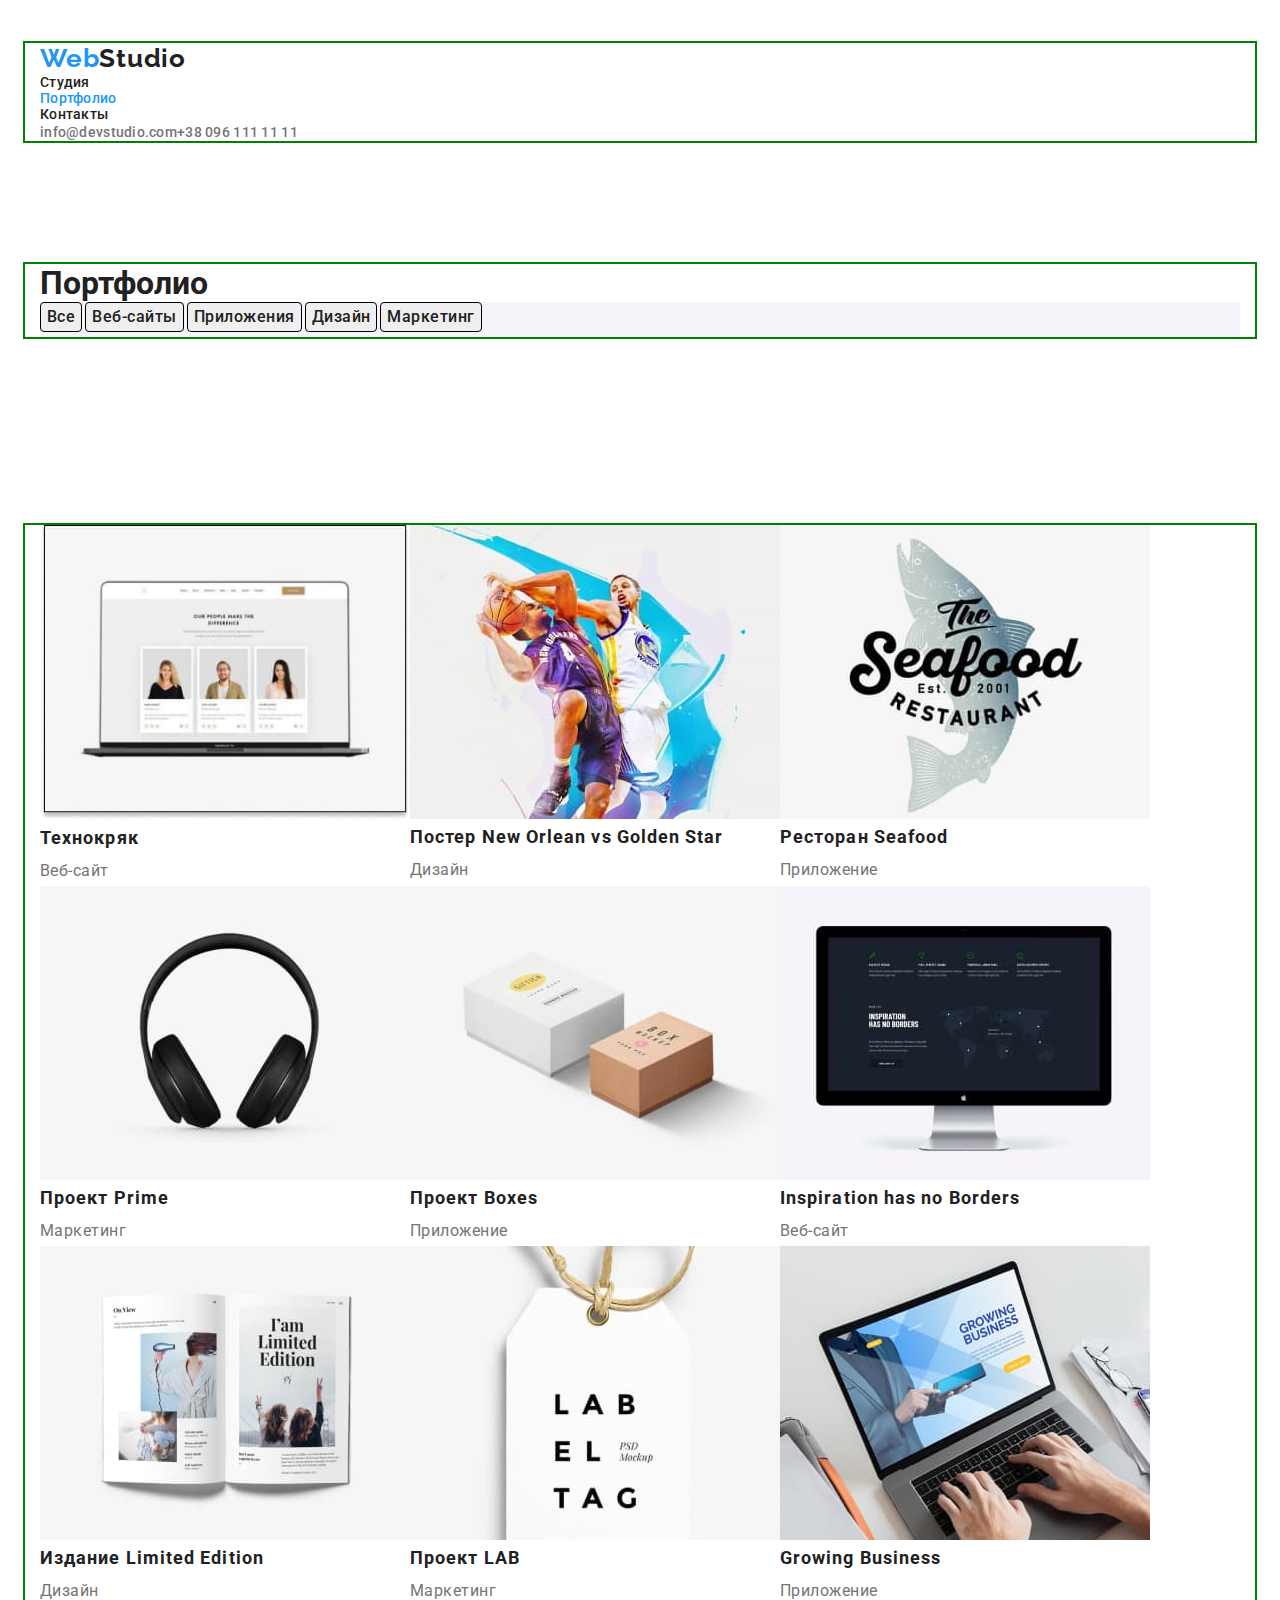
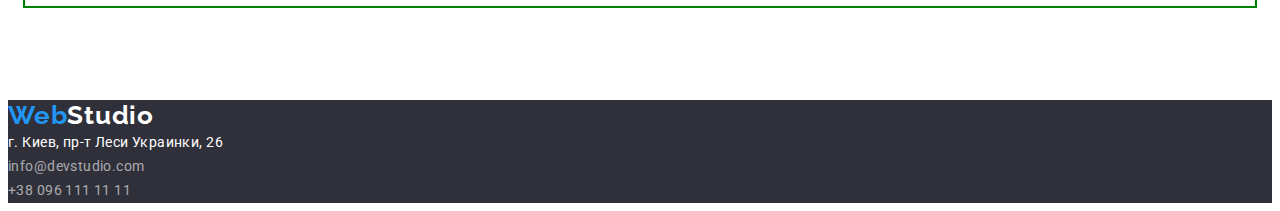
==== portfolio.html @ 549e42a1 "last" ====
<!DOCTYPE html>
<html lang="en">
<head>
    <meta charset="UTF-8">
    <meta http-equiv="X-UA-Compatible" content="IE=edge">
    <meta name="viewport" content="width=device-width, initial-scale=1.0">
    <title>Портфолио</title>
    <link rel="preconnect" href="https://fonts.googleapis.com">
<link rel="preconnect" href="https://fonts.gstatic.com" crossorigin>
<link href="https://fonts.googleapis.com/css2?family=Raleway:wght@400;700&family=Roboto:wght@400;500;700;900&display=swap" rel="stylesheet">
    <link href="./css/style.css" rel="stylesheet" />
</head>


<!-- Шапка: логотип, меню, контакты -->
<header class="header">
    <div class="container">
        <a class="header-logo" href="./index.html">Web<span class="header-logo-color">Studio</span></a>
        <nav class="header-nav">
            <ul class="nav-list">
                <li><a class="nav-btn" href="./index.html">Студия</a> </li>
                <li><a class="nav-btn current" href="./portfolio.html">Портфолио</a> </li>
                <li><a class="nav-btn" href="">Контакты</a> </li>
            </ul>
        </nav>

        <ul class="contact">
            <li><a class="header-contact" href="mailto:info@devstudio.com">info@devstudio.com</a></li>
            <li><a class="header-contact" href="tel:+380961111111">+38 096 111 11 11</a></li>
        </ul>
    </div>
</header>

<!-- Герой -->
<main> 
    <!-- Секция фильров -->
    <section>
        <div class="container">
    <h1>Портфолио</h1>
        <!-- этим кнопкам дать фон и цвет текста в обычном стостоянии + в состоянии hover/focus  -->
    <ul class="filter-list">
        <li><button class="filter-item" type="button">Все</button></li>  
        <li><button class="filter-item" type="button">Веб-сайты</button></li>      
        <li><button class="filter-item" type="button">Приложения</button></li>      
        <li><button class="filter-item" type="button">Дизайн</button></li>      
        <li><button class="filter-item" type="button">Маркетинг</button></li>   
    </ul>
        </div>
    </section>

    
    <!-- Примеры работ -->
    <section class="samples-section">
        <div class="container">
        <ul class="sample-item">
            <li> 
                <a class="sample-link" href="">
                <img src="./images/sample1.jpg" alt="пример разработки веб сайта" width="370">
                <h2>Технокряк</h2>
                <p>Веб-сайт</p>
                </a>
            </li>
            <li>
                <a class="sample-link" href="">
                <img src="./images/sample2.jpg" alt="Дизайн постера" width="370">
                <h2>Постер New Orlean vs Golden Star</h2>
                <p>Дизайн</p>
                </a>
            </li>
            <li>
                <a class="sample-link" href="">
                <img src="./images/sample3.jpg" alt="Дизайн приложения для ресторана морской кухни" width="370">
                <h2>Ресторан Seafood</h2>
                <p>Приложение</p>
                </a>
            </li>
            <li>
                <a class="sample-link" href="">
                <img src="./images/sample4.jpg" alt="Дизайн маркетингового оформления" width="370">
                <h2>Проект Prime</h2>
                <p>Маркетинг</p>
                </a>
            </li>
            <li>
                <a class="sample-link" href="">
                <img src="./images/sample5.jpg" alt="Дизайн упаковки" width="370">
                <h2>Проект Boxes</h2>
                <p>Приложение</p>
                </a>
            </li>
            <li>
                <a class="sample-link" href="">
                <img src="./images/sample6.jpg" alt="Дизайн веб сайта" width="370">
                <h2>Inspiration has no Borders</h2>
                <p>Веб-сайт</p>
                </a>
            </li>
            <li>
                <a class="sample-link" href="">
                <img src="./images/sample7.jpg" alt="Дизайн книги" width="370">
                <h2>Издание Limited Edition</h2>
                <p>Дизайн</p>
                </a>
            </li>
            <li>
                <a class="sample-link" href="">
                <img src="./images/sample8.jpg" alt="Дизайн логотпа" width="370">
                <h2>Проект LAB</h2>
                <p>Маркетинг</p>
                </a>
            </li>
            <li>
                <a class="sample-link" href="">
                <img src="./images/sample9.jpg" alt="Дизайн приложения">
                <h2>Growing Business</h2>
                <p>Приложение</p>
                </a>
            </li>
        </ul>
        </div>
    </section>


    
</main>

<!-- Footer -->

<Footer class="footer">
    <a class="footer-logo" href="./index.html">Web<span class="footer-logo-color">Studio</span></a>
    <address class="contact">
        <ul class="footer-item">
            <li>
                <a class="footer-address" href="https://goo.gl/maps/yusCDUmG67zQRd1Q9" target="_blank" rel="noopener noreferrer nofollow">г.
                    Киев, пр-т Леси Украинки, 26</a>
            </li>
            <li>
                <a class="footer-contact" href="mailto:info@devstudio.com">info@devstudio.com</a>
            </li>
            <li>
                <a class="footer-contact" href="tel:+380961111111">+38 096 111 11 11</a>
            </li>
        </ul>
    </address>
</Footer>

</body>
</html>
---- css/style.css ----
:root {
  --accent-bg-color: #2196f3;
  --main-text-color: #212121;
  --accent-text-color: #fff;
  --main-bg-color: #fff;
  --main-logo-color: #2196f3;
}

p,
h1,
h2,
h3,
h4,
h5,
h6 {
  margin: 0;
}

ul {
  margin: 0;
  padding: 0;
  list-style: none;
}

button {
  cursor: pointer;
}

img {
  display: block;
  max-width: 100%;
  height: auto;
}

.container {
  width: 1200px;
  padding-left: 15px;
  padding-right: 15px;
  margin: 0 auto;
  outline: 2px solid green;
}

section {
  padding-top: 94px;
  padding-bottom: 94px;
}

body {
  background-color: #fff;
  color: #212121;
  font-family: "Roboto", sans-serif;
}

/* Шапка: логотип, меню, контакты */

.header {
  padding-top: 35px;
  padding-bottom: 29px;
}

.header-logo {
  font-family: "Raleway";
  font-weight: 700;
  font-style: normal;
  font-size: 26px;
  line-height: 1.19;
  letter-spacing: 0.03em;
  text-decoration: none;
  color: var(--main-logo-color);
}
.header-logo-color {
  color: #212121;
}

.nav-list {
  font-weight: 500;
  font-size: 14px;
  line-height: 1, 14;
  letter-spacing: 0.02em;
  list-style: none;
}
.nav-btn {
  text-decoration: none;
  color: var(--main-text-color);
}

.nav-list .nav-btn.current {
  color: #2196f3;
}

.nav-list :hover,
.nav-list :focus {
  color: #2196f3;
}

.contact {
  list-style: none;
  display: flex;
}

.contact :hover,
.contact :focus {
  color: #2196f3;
}
.header-contact {
  font-weight: 500;
  font-size: 14px;
  line-height: 1.14;
  letter-spacing: 0.02em;
  color: #757575;
  text-decoration: none;
}

/* Герой */

.hero-container {
  background-color: #2f303a;
  text-align: center;
}
.hero-text {
  width: 696px;
  font-weight: 900;
  font-size: 44px;
  line-height: 1.36;
  text-align: center;
  letter-spacing: 0.06em;
  text-transform: uppercase;
  color: #ffffff;
}
.hero-btn {
  background: #2196f3;
  box-shadow: 0px 4px 4px rgba(0, 0, 0, 0.15);
  border-radius: 4px;
}
.hero-btn.text {
  font-weight: 700;
  font-size: 16px;
  line-height: 1.87;
  letter-spacing: 0.06em;
  color: #ffffff;
}

/* Features */

.features {
}
.features li h3 {
  list-style: none;
  text-transform: uppercase;
}

.features-title {
  font-weight: bold;
  font-size: 14px;
  line-height: 16px;
  letter-spacing: 0.03em;
  color: #212121;
}

.features p {
  font-size: 14px;
  line-height: 1.71;
  letter-spacing: 0.03em;
  color: #757575;
}

/* Чем мы занимаемся */
.works-title {
  font-weight: 700;
  font-size: 36px;
  line-height: 1, 16;
  text-align: center;
  letter-spacing: 0.03em;
  color: var(--main-text-color);
}
.works-img {
  list-style: none;
  display: flex;
}

/* Команда */
.team {
  background: #f5f4fa;
  text-align: center;
}
.team-title {
  font-family: Roboto;
  font-style: normal;
  font-weight: 700;
  font-size: 36px;
  line-height: 1.16;
  text-align: center;
  letter-spacing: 0.03em;
  color: var(--main-text-color);
}
.team-person {
  list-style: none;
  display: flex;
}

.team-person h3 {
  font-family: inherit;
  font-weight: 500;
  font-size: 16px;
  line-height: 1.18;
  text-align: center;
  letter-spacing: 0.03em;
  color: var(--main-text-color);
}

.team-person p {
  font-size: 16px;
  line-height: 1.18;
  text-align: center;
  letter-spacing: 0.03em;
  color: #757575;
}

/* Секция фильров */
.filter-list {
  background: #f5f4fa;
  border-radius: 4px;
  list-style: none;
  display: flex;
}

.filter-item {
  font-family: inherit;
  font-weight: 500;
  font-size: 16px;
  line-height: 1.62;
  text-align: center;
  letter-spacing: 0.03em;
  color: var(--main-text-color);
  cursor: pointer;
  border: 1px solid black;
  border-radius: 4px;
  margin-right: 3px;
  margin-bottom: 5px;
}

.filter-list :hover {
  background-color: var(--accent-bg-color);
  color: var(--accent-text-color);
}
.filter-list :focus {
  background-color: var(--accent-bg-color);
  color: var(--accent-text-color);
}

/* Примеры работ */

.samples-section li h2 {
  font-weight: 700;
  font-size: 18px;
  line-height: 2;
  letter-spacing: 0.06em;
  text-align: left;
  color: #212121;
}
.samples-section li p {
  font-size: 16px;
  line-height: 1.87;
  letter-spacing: 0.03em;
  color: #757575;
  text-align: left;
}
.sample-item {
  list-style: none;
  display: flex;
  flex-wrap: wrap;
}

.sample-link {
  text-decoration: none;
}

/* Footer */
.footer {
  background-color: #2f303a;
}

.footer-logo {
  font-family: "Raleway";
  font-weight: 700;
  font-size: 26px;
  line-height: 1.19;
  letter-spacing: 0.03em;
  color: var(--main-logo-color);
  text-decoration: none;
}
.footer-logo-color {
  color: #fff;
}

.footer-address {
  font-style: normal;
  font-weight: normal;
  font-size: 14px;
  line-height: 1.71;
  letter-spacing: 0.03em;
  color: #ffffff;
  text-decoration: none;
}

.footer-contact {
  font-style: normal;
  font-size: 14px;
  line-height: 1.71;
  letter-spacing: 0.03em;
  color: rgba(255, 255, 255, 0.6);
  text-decoration: none;
}
.footer-item {
  list-style: none;
}
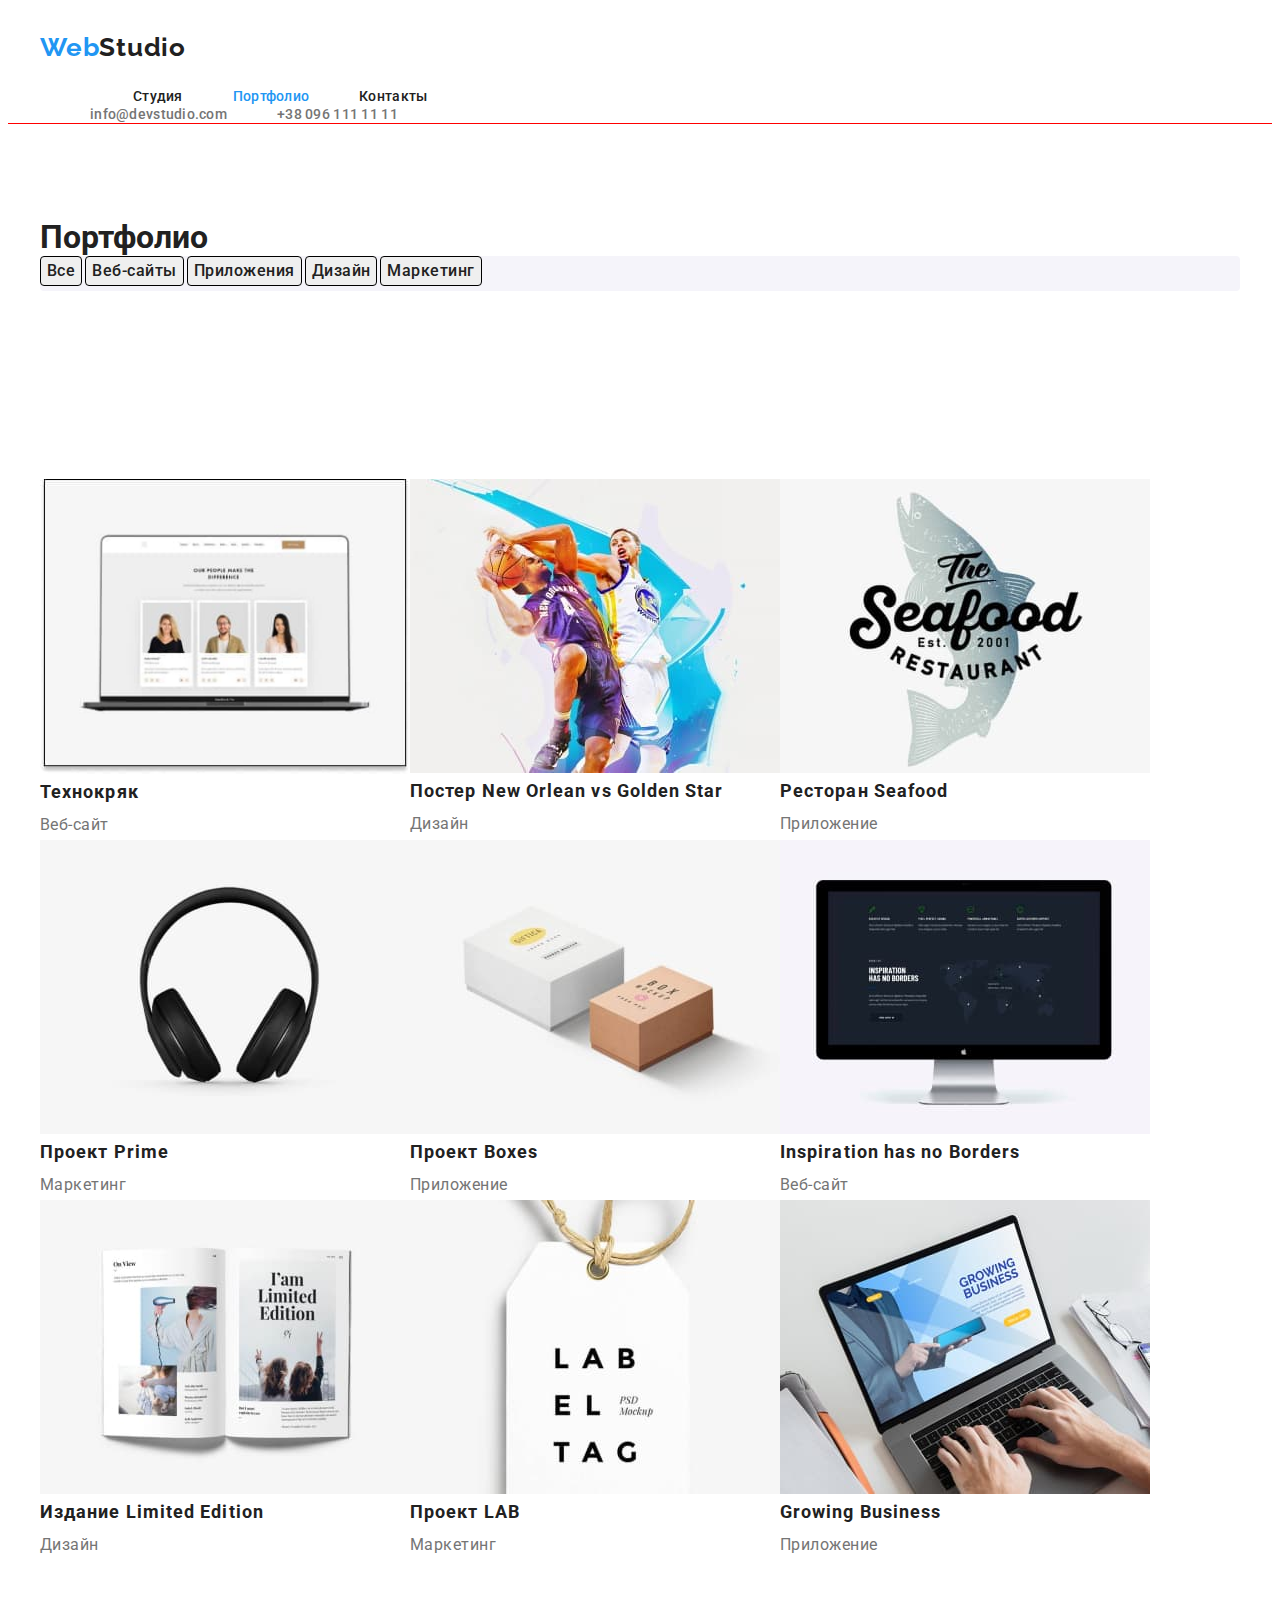
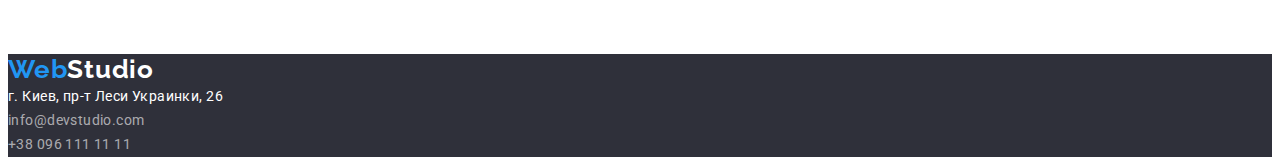
==== commit 574c113e: "ДЗ-3 - в работе" ====
--- a/portfolio.html
+++ b/portfolio.html
@@ -1,13 +1,16 @@
 <!DOCTYPE html>
 <html lang="en">
+
 <head>
     <meta charset="UTF-8">
     <meta http-equiv="X-UA-Compatible" content="IE=edge">
     <meta name="viewport" content="width=device-width, initial-scale=1.0">
     <title>Портфолио</title>
     <link rel="preconnect" href="https://fonts.googleapis.com">
-<link rel="preconnect" href="https://fonts.gstatic.com" crossorigin>
-<link href="https://fonts.googleapis.com/css2?family=Raleway:wght@400;700&family=Roboto:wght@400;500;700;900&display=swap" rel="stylesheet">
+    <link rel="preconnect" href="https://fonts.gstatic.com" crossorigin>
+    <link
+        href="https://fonts.googleapis.com/css2?family=Raleway:wght@400;700&family=Roboto:wght@400;500;700;900&display=swap"
+        rel="stylesheet">
     <link href="./css/style.css" rel="stylesheet" />
 </head>
 
@@ -32,96 +35,96 @@
 </header>
 
 <!-- Герой -->
-<main> 
+<main>
     <!-- Секция фильров -->
     <section>
         <div class="container">
-    <h1>Портфолио</h1>
-        <!-- этим кнопкам дать фон и цвет текста в обычном стостоянии + в состоянии hover/focus  -->
-    <ul class="filter-list">
-        <li><button class="filter-item" type="button">Все</button></li>  
-        <li><button class="filter-item" type="button">Веб-сайты</button></li>      
-        <li><button class="filter-item" type="button">Приложения</button></li>      
-        <li><button class="filter-item" type="button">Дизайн</button></li>      
-        <li><button class="filter-item" type="button">Маркетинг</button></li>   
-    </ul>
-        </div>
-    </section>
-
-    
-    <!-- Примеры работ -->
-    <section class="samples-section">
-        <div class="container">
-        <ul class="sample-item">
-            <li> 
-                <a class="sample-link" href="">
-                <img src="./images/sample1.jpg" alt="пример разработки веб сайта" width="370">
-                <h2>Технокряк</h2>
-                <p>Веб-сайт</p>
-                </a>
-            </li>
-            <li>
-                <a class="sample-link" href="">
-                <img src="./images/sample2.jpg" alt="Дизайн постера" width="370">
-                <h2>Постер New Orlean vs Golden Star</h2>
-                <p>Дизайн</p>
-                </a>
-            </li>
-            <li>
-                <a class="sample-link" href="">
-                <img src="./images/sample3.jpg" alt="Дизайн приложения для ресторана морской кухни" width="370">
-                <h2>Ресторан Seafood</h2>
-                <p>Приложение</p>
-                </a>
-            </li>
-            <li>
-                <a class="sample-link" href="">
-                <img src="./images/sample4.jpg" alt="Дизайн маркетингового оформления" width="370">
-                <h2>Проект Prime</h2>
-                <p>Маркетинг</p>
-                </a>
-            </li>
-            <li>
-                <a class="sample-link" href="">
-                <img src="./images/sample5.jpg" alt="Дизайн упаковки" width="370">
-                <h2>Проект Boxes</h2>
-                <p>Приложение</p>
-                </a>
-            </li>
-            <li>
-                <a class="sample-link" href="">
-                <img src="./images/sample6.jpg" alt="Дизайн веб сайта" width="370">
-                <h2>Inspiration has no Borders</h2>
-                <p>Веб-сайт</p>
-                </a>
-            </li>
-            <li>
-                <a class="sample-link" href="">
-                <img src="./images/sample7.jpg" alt="Дизайн книги" width="370">
-                <h2>Издание Limited Edition</h2>
-                <p>Дизайн</p>
-                </a>
-            </li>
-            <li>
-                <a class="sample-link" href="">
-                <img src="./images/sample8.jpg" alt="Дизайн логотпа" width="370">
-                <h2>Проект LAB</h2>
-                <p>Маркетинг</p>
-                </a>
-            </li>
-            <li>
-                <a class="sample-link" href="">
-                <img src="./images/sample9.jpg" alt="Дизайн приложения">
-                <h2>Growing Business</h2>
-                <p>Приложение</p>
-                </a>
-            </li>
-        </ul>
+            <h1>Портфолио</h1>
+            <!-- этим кнопкам дать фон и цвет текста в обычном стостоянии + в состоянии hover/focus  -->
+            <ul class="filter-list">
+                <li><button class="filter-item" type="button">Все</button></li>
+                <li><button class="filter-item" type="button">Веб-сайты</button></li>
+                <li><button class="filter-item" type="button">Приложения</button></li>
+                <li><button class="filter-item" type="button">Дизайн</button></li>
+                <li><button class="filter-item" type="button">Маркетинг</button></li>
+            </ul>
         </div>
     </section>
 
 
-    
+    <!-- Примеры работ -->
+    <section class="samples-section">
+        <div class="container">
+            <ul class="sample-item">
+                <li>
+                    <a class="sample-link" href="">
+                        <img src="./images/sample1.jpg" alt="пример разработки веб сайта" width="370">
+                        <h2>Технокряк</h2>
+                        <p>Веб-сайт</p>
+                    </a>
+                </li>
+                <li>
+                    <a class="sample-link" href="">
+                        <img src="./images/sample2.jpg" alt="Дизайн постера" width="370">
+                        <h2>Постер New Orlean vs Golden Star</h2>
+                        <p>Дизайн</p>
+                    </a>
+                </li>
+                <li>
+                    <a class="sample-link" href="">
+                        <img src="./images/sample3.jpg" alt="Дизайн приложения для ресторана морской кухни" width="370">
+                        <h2>Ресторан Seafood</h2>
+                        <p>Приложение</p>
+                    </a>
+                </li>
+                <li>
+                    <a class="sample-link" href="">
+                        <img src="./images/sample4.jpg" alt="Дизайн маркетингового оформления" width="370">
+                        <h2>Проект Prime</h2>
+                        <p>Маркетинг</p>
+                    </a>
+                </li>
+                <li>
+                    <a class="sample-link" href="">
+                        <img src="./images/sample5.jpg" alt="Дизайн упаковки" width="370">
+                        <h2>Проект Boxes</h2>
+                        <p>Приложение</p>
+                    </a>
+                </li>
+                <li>
+                    <a class="sample-link" href="">
+                        <img src="./images/sample6.jpg" alt="Дизайн веб сайта" width="370">
+                        <h2>Inspiration has no Borders</h2>
+                        <p>Веб-сайт</p>
+                    </a>
+                </li>
+                <li>
+                    <a class="sample-link" href="">
+                        <img src="./images/sample7.jpg" alt="Дизайн книги" width="370">
+                        <h2>Издание Limited Edition</h2>
+                        <p>Дизайн</p>
+                    </a>
+                </li>
+                <li>
+                    <a class="sample-link" href="">
+                        <img src="./images/sample8.jpg" alt="Дизайн логотпа" width="370">
+                        <h2>Проект LAB</h2>
+                        <p>Маркетинг</p>
+                    </a>
+                </li>
+                <li>
+                    <a class="sample-link" href="">
+                        <img src="./images/sample9.jpg" alt="Дизайн приложения">
+                        <h2>Growing Business</h2>
+                        <p>Приложение</p>
+                    </a>
+                </li>
+            </ul>
+        </div>
+    </section>
+
+
+
 </main>
 
 <!-- Footer -->
@@ -131,7 +134,8 @@
     <address class="contact">
         <ul class="footer-item">
             <li>
-                <a class="footer-address" href="https://goo.gl/maps/yusCDUmG67zQRd1Q9" target="_blank" rel="noopener noreferrer nofollow">г.
+                <a class="footer-address" href="https://goo.gl/maps/yusCDUmG67zQRd1Q9" target="_blank"
+                    rel="noopener noreferrer nofollow">г.
                     Киев, пр-т Леси Украинки, 26</a>
             </li>
             <li>
@@ -145,4 +149,5 @@
 </Footer>
 
 </body>
+
 </html>--- a/css/style.css
+++ b/css/style.css
@@ -5,6 +5,8 @@
   --main-bg-color: #fff;
   --main-logo-color: #2196f3;
 }
+
+/* Остальной код */
 
 p,
 h1,
@@ -37,7 +39,6 @@
   padding-left: 15px;
   padding-right: 15px;
   margin: 0 auto;
-  outline: 2px solid green;
 }
 
 section {
@@ -53,12 +54,8 @@
 
 /* Шапка: логотип, меню, контакты */
 
-.header {
-  padding-top: 35px;
-  padding-bottom: 29px;
-}
-
 .header-logo {
+  display: flex;
   font-family: "Raleway";
   font-weight: 700;
   font-style: normal;
@@ -67,21 +64,38 @@
   letter-spacing: 0.03em;
   text-decoration: none;
   color: var(--main-logo-color);
+  padding-top: 24px;
+  padding-bottom: 25px;
 }
 .header-logo-color {
   color: #212121;
 }
 
+.header {
+  border-bottom: 1px solid red;
+}
+
+.header-nav {
+  margin-left: 93px;
+  margin-right: 331px;
+}
 .nav-list {
+  display: flex;
   font-weight: 500;
   font-size: 14px;
   line-height: 1, 14;
   letter-spacing: 0.02em;
   list-style: none;
 }
+
+.nav-list li {
+  display: inline;
+}
 .nav-btn {
   text-decoration: none;
   color: var(--main-text-color);
+  padding: 32px 0;
+  margin-right: 50px;
 }
 
 .nav-list .nav-btn.current {
@@ -96,6 +110,7 @@
 .contact {
   list-style: none;
   display: flex;
+  align-content: flex-end;
 }
 
 .contact :hover,
@@ -109,6 +124,8 @@
   letter-spacing: 0.02em;
   color: #757575;
   text-decoration: none;
+  padding: 32px 0;
+  margin-left: 50px;
 }
 
 /* Герой */
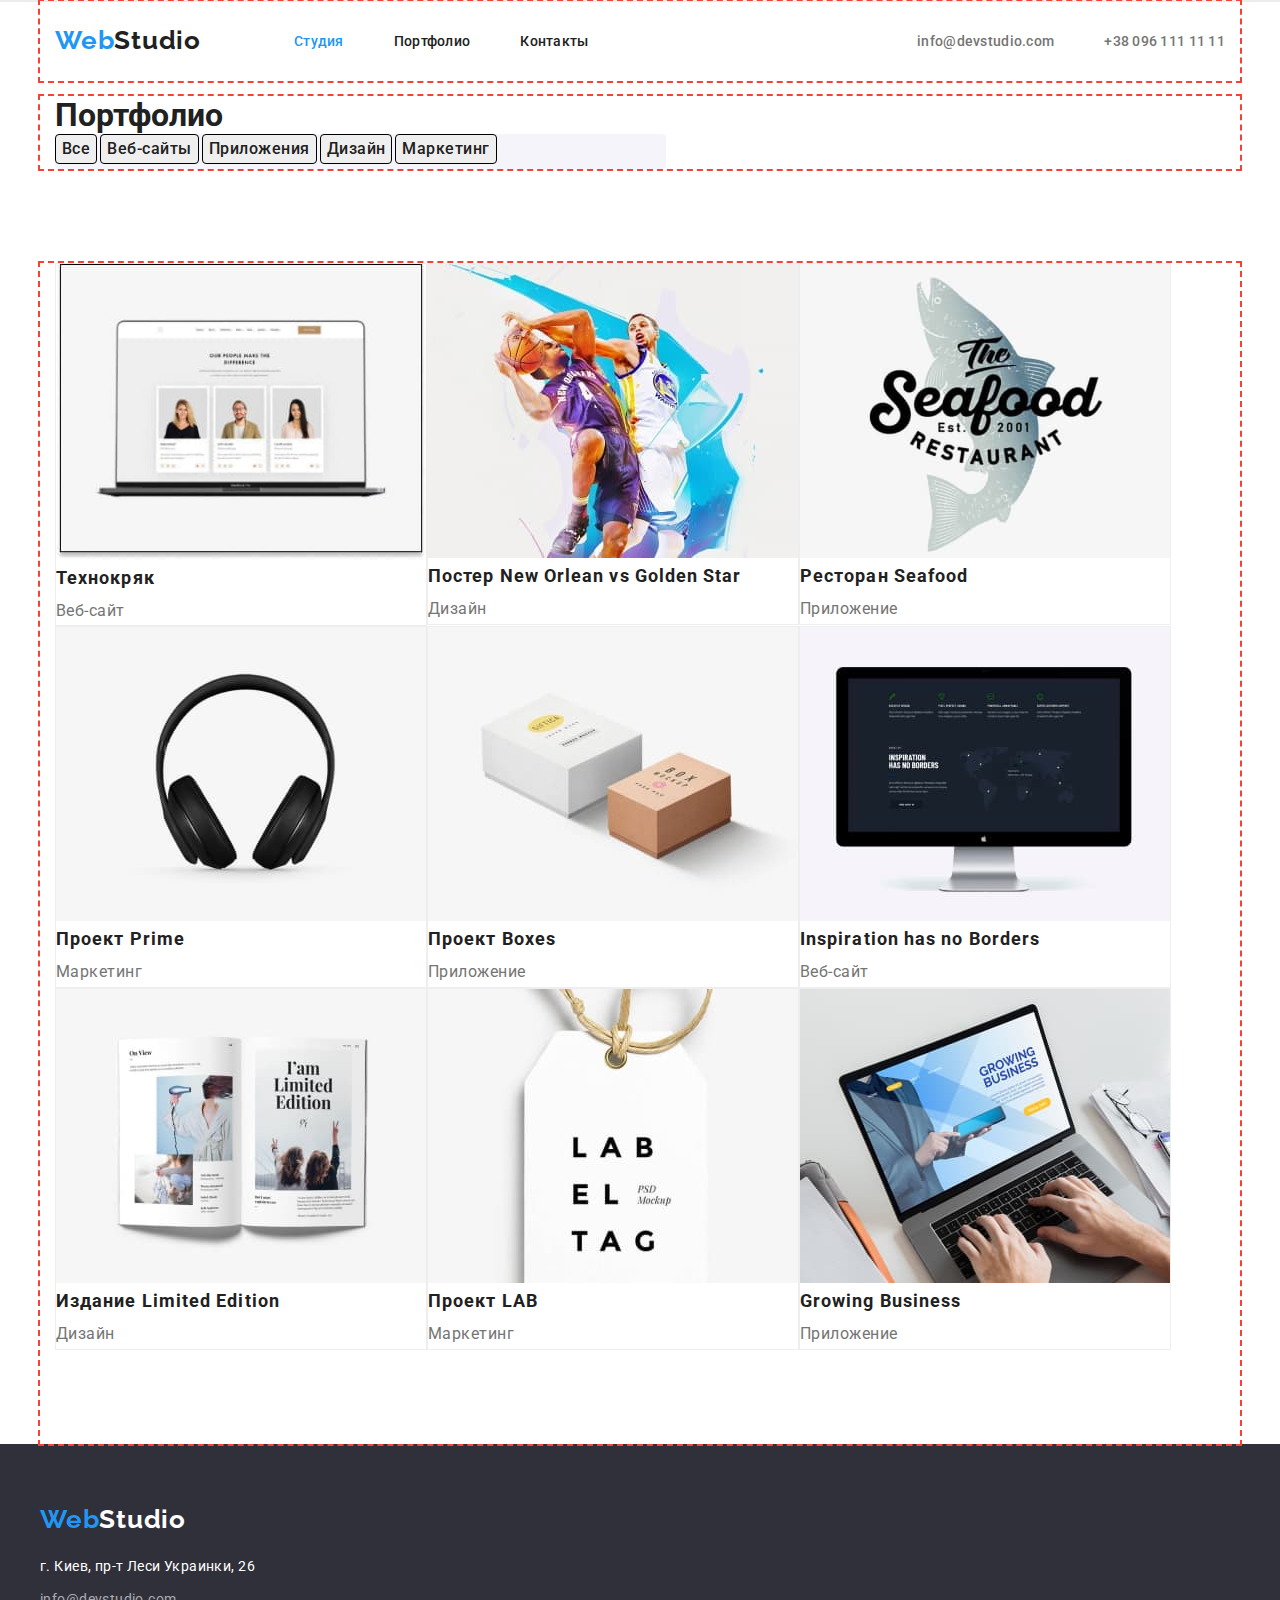
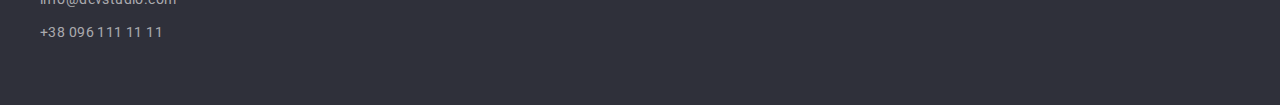
==== commit 32ef70ee: "ДЗ-3 (первая страница готова)" ====
--- a/portfolio.html
+++ b/portfolio.html
@@ -17,19 +17,20 @@
 
 <!-- Шапка: логотип, меню, контакты -->
 <header class="header">
-    <div class="container">
+    <div class="container header-container">
         <a class="header-logo" href="./index.html">Web<span class="header-logo-color">Studio</span></a>
         <nav class="header-nav">
             <ul class="nav-list">
-                <li><a class="nav-btn" href="./index.html">Студия</a> </li>
-                <li><a class="nav-btn current" href="./portfolio.html">Портфолио</a> </li>
-                <li><a class="nav-btn" href="">Контакты</a> </li>
+                <li class="header-item"> <a class="nav-btn current" href="./index.html">Студия</a> </li>
+                <li class="header-item"> <a class="nav-btn" href="./portfolio.html">Портфолио</a> </li>
+                <li class="header-item"> <a class="nav-btn" href="">Контакты</a> </li>
             </ul>
         </nav>
 
         <ul class="contact">
-            <li><a class="header-contact" href="mailto:info@devstudio.com">info@devstudio.com</a></li>
-            <li><a class="header-contact" href="tel:+380961111111">+38 096 111 11 11</a></li>
+            <li class="contact-item"> <a class="header-contact" href="mailto:info@devstudio.com">info@devstudio.com</a>
+            </li>
+            <li class="contact-item"> <a class="header-contact" href="tel:+380961111111">+38 096 111 11 11</a></li>
         </ul>
     </div>
 </header>
@@ -56,68 +57,87 @@
     <section class="samples-section">
         <div class="container">
             <ul class="sample-item">
-                <li>
+                <li> 
+                    <div class="samples-galery">
                     <a class="sample-link" href="">
                         <img src="./images/sample1.jpg" alt="пример разработки веб сайта" width="370">
                         <h2>Технокряк</h2>
                         <p>Веб-сайт</p>
                     </a>
+                    </div>
                 </li>
+                
                 <li>
+                    <div class="samples-galery">
                     <a class="sample-link" href="">
                         <img src="./images/sample2.jpg" alt="Дизайн постера" width="370">
                         <h2>Постер New Orlean vs Golden Star</h2>
                         <p>Дизайн</p>
                     </a>
+                    </div>
                 </li>
                 <li>
+                    <div class="samples-galery">
                     <a class="sample-link" href="">
                         <img src="./images/sample3.jpg" alt="Дизайн приложения для ресторана морской кухни" width="370">
                         <h2>Ресторан Seafood</h2>
                         <p>Приложение</p>
                     </a>
+                    </div>
                 </li>
                 <li>
+                    <div class="samples-galery">
                     <a class="sample-link" href="">
                         <img src="./images/sample4.jpg" alt="Дизайн маркетингового оформления" width="370">
                         <h2>Проект Prime</h2>
                         <p>Маркетинг</p>
                     </a>
+                    </div>
                 </li>
                 <li>
+                    <div class="samples-galery">
                     <a class="sample-link" href="">
                         <img src="./images/sample5.jpg" alt="Дизайн упаковки" width="370">
                         <h2>Проект Boxes</h2>
                         <p>Приложение</p>
                     </a>
+                    </div>
                 </li>
                 <li>
+                    <div class="samples-galery">
                     <a class="sample-link" href="">
                         <img src="./images/sample6.jpg" alt="Дизайн веб сайта" width="370">
                         <h2>Inspiration has no Borders</h2>
                         <p>Веб-сайт</p>
                     </a>
+                    </div>
                 </li>
                 <li>
+                    <div class="samples-galery">
                     <a class="sample-link" href="">
                         <img src="./images/sample7.jpg" alt="Дизайн книги" width="370">
                         <h2>Издание Limited Edition</h2>
                         <p>Дизайн</p>
                     </a>
+                    </div>
                 </li>
                 <li>
+                    <div class="samples-galery">
                     <a class="sample-link" href="">
                         <img src="./images/sample8.jpg" alt="Дизайн логотпа" width="370">
                         <h2>Проект LAB</h2>
                         <p>Маркетинг</p>
                     </a>
+                    </div>
                 </li>
                 <li>
+                    <div class="samples-galery">
                     <a class="sample-link" href="">
                         <img src="./images/sample9.jpg" alt="Дизайн приложения">
                         <h2>Growing Business</h2>
                         <p>Приложение</p>
                     </a>
+                    </div>
                 </li>
             </ul>
         </div>
@@ -129,24 +149,26 @@
 
 <!-- Footer -->
 
-<Footer class="footer">
-    <a class="footer-logo" href="./index.html">Web<span class="footer-logo-color">Studio</span></a>
-    <address class="contact">
-        <ul class="footer-item">
-            <li>
-                <a class="footer-address" href="https://goo.gl/maps/yusCDUmG67zQRd1Q9" target="_blank"
-                    rel="noopener noreferrer nofollow">г.
-                    Киев, пр-т Леси Украинки, 26</a>
-            </li>
-            <li>
-                <a class="footer-contact" href="mailto:info@devstudio.com">info@devstudio.com</a>
-            </li>
-            <li>
-                <a class="footer-contact" href="tel:+380961111111">+38 096 111 11 11</a>
-            </li>
-        </ul>
-    </address>
-</Footer>
+    <Footer class="footer">
+        <div class="footer-container">
+            <a class="footer-logo" href="./index.html">Web<span class="footer-logo-color">Studio</span></a>
+            <address class="contact">
+                <ul class="footer-item">
+                    <li class="contact-list">
+                        <a class="footer-address" href="https://goo.gl/maps/yusCDUmG67zQRd1Q9" target="_blank"
+                            rel="noopener noreferrer nofollow">г.
+                            Киев, пр-т Леси Украинки, 26</a>
+                    </li>
+                    <li class="contact-list">
+                        <a class="footer-contact" href="mailto:info@devstudio.com">info@devstudio.com</a>
+                    </li>
+                    <li class="contact-list">
+                        <a class="footer-contact" href="tel:+380961111111">+38 096 111 11 11</a>
+                    </li>
+                </ul>
+            </address>
+        </div>
+    </Footer>
 
 </body>
 
--- a/css/style.css
+++ b/css/style.css
@@ -31,7 +31,6 @@
 img {
   display: block;
   max-width: 100%;
-  height: auto;
 }
 
 .container {
@@ -39,23 +38,40 @@
   padding-left: 15px;
   padding-right: 15px;
   margin: 0 auto;
+  outline: 2px dashed #f44336;
 }
 
 section {
   padding-top: 94px;
-  padding-bottom: 94px;
 }
 
 body {
+  margin: 0;
   background-color: #fff;
   color: #212121;
   font-family: "Roboto", sans-serif;
 }
 
+html {
+  box-sizing: border-box;
+}
+
+*,
+*::before,
+*::after {
+  box-sizing: inherit;
+}
+
 /* Шапка: логотип, меню, контакты */
 
+.header-container {
+  display: flex;
+  align-items: center;
+}
+
 .header-logo {
   display: flex;
+  margin-right: 93px;
   font-family: "Raleway";
   font-weight: 700;
   font-style: normal;
@@ -72,13 +88,13 @@
 }
 
 .header {
-  border-bottom: 1px solid red;
-}
-
-.header-nav {
-  margin-left: 93px;
-  margin-right: 331px;
-}
+  display: block;
+  height: 0px;
+  left: 0px;
+  top: 80px;
+  border: 1px solid #ececec;
+}
+
 .nav-list {
   display: flex;
   font-weight: 500;
@@ -88,13 +104,17 @@
   list-style: none;
 }
 
-.nav-list li {
-  display: inline;
-}
 .nav-btn {
   text-decoration: none;
   color: var(--main-text-color);
   padding: 32px 0;
+}
+
+.nav-list > .header-item:not(:last-child) {
+  margin-right: 50px;
+}
+
+.contact-item:first-child {
   margin-right: 50px;
 }
 
@@ -108,9 +128,10 @@
 }
 
 .contact {
-  list-style: none;
-  display: flex;
-  align-content: flex-end;
+  margin-left: auto;
+
+  list-style: none;
+  display: flex;
 }
 
 .contact :hover,
@@ -125,17 +146,22 @@
   color: #757575;
   text-decoration: none;
   padding: 32px 0;
-  margin-left: 50px;
 }
 
 /* Герой */
+
+.hero {
+  text-align: center;
+}
 
 .hero-container {
   background-color: #2f303a;
-  text-align: center;
 }
 .hero-text {
   width: 696px;
+  padding-top: 118px;
+  margin-left: auto;
+  margin-right: auto;
   font-weight: 900;
   font-size: 44px;
   line-height: 1.36;
@@ -145,6 +171,9 @@
   color: #ffffff;
 }
 .hero-btn {
+  width: 200px;
+  margin-top: 30px;
+  margin-bottom: 200px;
   background: #2196f3;
   box-shadow: 0px 4px 4px rgba(0, 0, 0, 0.15);
   border-radius: 4px;
@@ -159,14 +188,31 @@
 
 /* Features */
 
-.features {
-}
+.features-container {
+  display: flex;
+  flex-wrap: nowrap;
+  margin-left: -10px;
+  margin-top: -10px;
+}
+
+.features-item {
+  margin-left: 10px;
+  margin-top: 10px;
+
+  width: 270px;
+}
+
+.features-item:nth-child(-n + 3) {
+  margin-right: 30px;
+}
+
 .features li h3 {
   list-style: none;
   text-transform: uppercase;
 }
 
 .features-title {
+  margin-bottom: 10px;
   font-weight: bold;
   font-size: 14px;
   line-height: 16px;
@@ -182,7 +228,9 @@
 }
 
 /* Чем мы занимаемся */
+
 .works-title {
+  margin-bottom: 50px;
   font-weight: 700;
   font-size: 36px;
   line-height: 1, 16;
@@ -193,6 +241,10 @@
 .works-img {
   list-style: none;
   display: flex;
+}
+
+.img:not(:last-child) {
+  margin-right: 30px;
 }
 
 /* Команда */
@@ -209,10 +261,28 @@
   text-align: center;
   letter-spacing: 0.03em;
   color: var(--main-text-color);
+  margin-bottom: 50px;
+  padding-top: 94px;
+}
+
+.img {
+  background: #fff;
+  box-shadow: 0px 1px 3px rgba(0, 0, 0, 0.12), 0px 1px 1px rgba(0, 0, 0, 0.14),
+    0px 2px 1px rgba(0, 0, 0, 0.2);
+  border-radius: 0px 0px 4px 4px;
+}
+.person-name {
+  padding-top: 30px;
+  padding-bottom: 10px;
+}
+
+.profession {
+  padding-bottom: 30px;
 }
 .team-person {
   list-style: none;
   display: flex;
+  padding-bottom: 94px;
 }
 
 .team-person h3 {
@@ -235,8 +305,10 @@
 
 /* Секция фильров */
 .filter-list {
+  width: 611px;
   background: #f5f4fa;
   border-radius: 4px;
+  border: transparent;
   list-style: none;
   display: flex;
 }
@@ -282,10 +354,16 @@
   color: #757575;
   text-align: left;
 }
+
+.samples-galery {
+  background: #ffffff;
+  border: 1px solid #eeeeee;
+}
 .sample-item {
   list-style: none;
   display: flex;
   flex-wrap: wrap;
+  padding-bottom: 94px;
 }
 
 .sample-link {
@@ -295,6 +373,13 @@
 /* Footer */
 .footer {
   background-color: #2f303a;
+  padding-top: 60px;
+}
+
+.footer-container {
+  width: 1200px;
+  margin-right: auto;
+  margin-left: auto;
 }
 
 .footer-logo {
@@ -320,6 +405,17 @@
   text-decoration: none;
 }
 
+.footer-item > .contact-list:not(:last-child) {
+  margin-bottom: 9px;
+}
+
+.contact-list:first-child {
+  margin-top: 20px;
+}
+.contact-list:last-child {
+  margin-bottom: 60px;
+}
+
 .footer-contact {
   font-style: normal;
   font-size: 14px;
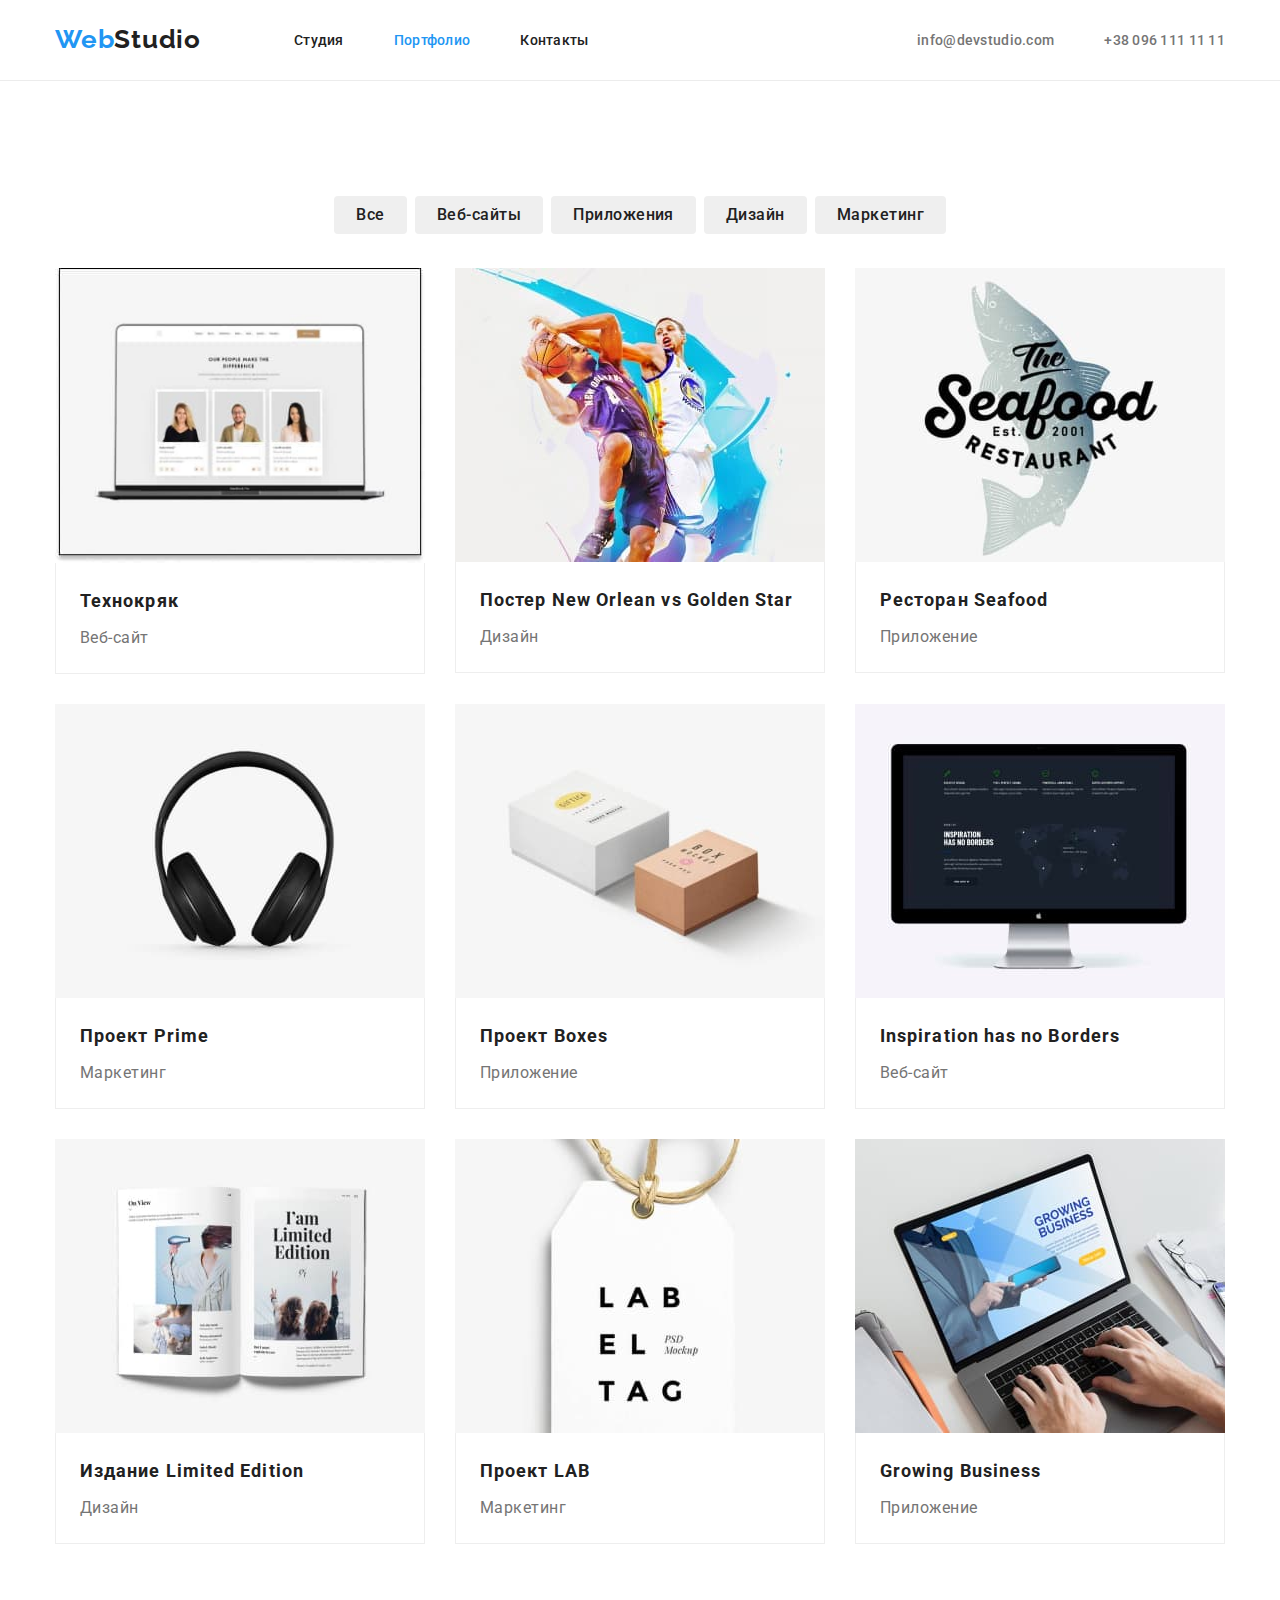
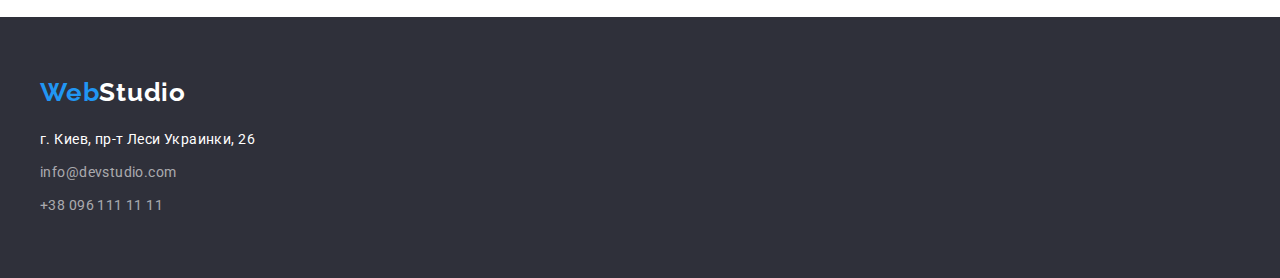
==== commit 1a9441d3: "ДЗ-3 - отправка на проверку" ====
--- a/portfolio.html
+++ b/portfolio.html
@@ -21,8 +21,8 @@
         <a class="header-logo" href="./index.html">Web<span class="header-logo-color">Studio</span></a>
         <nav class="header-nav">
             <ul class="nav-list">
-                <li class="header-item"> <a class="nav-btn current" href="./index.html">Студия</a> </li>
-                <li class="header-item"> <a class="nav-btn" href="./portfolio.html">Портфолио</a> </li>
+                <li class="header-item"> <a class="nav-btn" href="./index.html">Студия</a> </li>
+                <li class="header-item"> <a class="nav-btn current" href="./portfolio.html">Портфолио</a> </li>
                 <li class="header-item"> <a class="nav-btn" href="">Контакты</a> </li>
             </ul>
         </nav>
@@ -38,110 +38,130 @@
 <!-- Герой -->
 <main>
     <!-- Секция фильров -->
-    <section>
+  
+    <section class="section samples-section">
         <div class="container">
-            <h1>Портфолио</h1>
+            <h1 hidden>Портфолио</h1>
             <!-- этим кнопкам дать фон и цвет текста в обычном стостоянии + в состоянии hover/focus  -->
             <ul class="filter-list">
-                <li><button class="filter-item" type="button">Все</button></li>
-                <li><button class="filter-item" type="button">Веб-сайты</button></li>
-                <li><button class="filter-item" type="button">Приложения</button></li>
-                <li><button class="filter-item" type="button">Дизайн</button></li>
-                <li><button class="filter-item" type="button">Маркетинг</button></li>
+                <li class="filter-btn"><button class="filter-item" type="button">Все</button></li>
+                <li class="filter-btn"><button class="filter-item" type="button">Веб-сайты</button></li>
+                <li class="filter-btn"><button class="filter-item" type="button">Приложения</button></li>
+                <li class="filter-btn"><button class="filter-item" type="button">Дизайн</button></li>
+                <li class="filter-btn"><button class="filter-item" type="button">Маркетинг</button></li>
             </ul>
         </div>
-    </section>
+    
 
 
     <!-- Примеры работ -->
-    <section class="samples-section">
-        <div class="container">
+        <div class="container samples-container">
             <ul class="sample-item">
-                <li> 
+                <li class="sample-icon"> 
                     <div class="samples-galery">
                     <a class="sample-link" href="">
                         <img src="./images/sample1.jpg" alt="пример разработки веб сайта" width="370">
-                        <h2>Технокряк</h2>
-                        <p>Веб-сайт</p>
+                    <div class="sample-content">
+                        <h2 class="sample-title">Технокряк</h2>
+                        <p class="sample-text">Веб-сайт</p>
+                    </div> 
                     </a>
                     </div>
                 </li>
                 
-                <li>
+                <li class="sample-icon">
                     <div class="samples-galery">
                     <a class="sample-link" href="">
                         <img src="./images/sample2.jpg" alt="Дизайн постера" width="370">
-                        <h2>Постер New Orlean vs Golden Star</h2>
-                        <p>Дизайн</p>
+                        <div class="sample-content">
+                        <h2 class="sample-title">Постер New Orlean vs Golden Star</h2>
+                        <p class="sample-text">Дизайн</p>
+                        </div>
                     </a>
                     </div>
                 </li>
-                <li>
+                <li class="sample-icon">
                     <div class="samples-galery">
                     <a class="sample-link" href="">
                         <img src="./images/sample3.jpg" alt="Дизайн приложения для ресторана морской кухни" width="370">
-                        <h2>Ресторан Seafood</h2>
-                        <p>Приложение</p>
+                        <div class="sample-content">
+                        <h2 class="sample-title">Ресторан Seafood</h2>
+                        <p class="sample-text">Приложение</p>
+                        </div>
                     </a>
                     </div>
                 </li>
-                <li>
+                <li class="sample-icon">
                     <div class="samples-galery">
                     <a class="sample-link" href="">
                         <img src="./images/sample4.jpg" alt="Дизайн маркетингового оформления" width="370">
-                        <h2>Проект Prime</h2>
-                        <p>Маркетинг</p>
+                        <div class="sample-content">
+                        <h2 class="sample-title">Проект Prime</h2>
+                        <p class="sample-text">Маркетинг</p>
+                        </div>
                     </a>
                     </div>
                 </li>
-                <li>
+                <li class="sample-icon">
                     <div class="samples-galery">
                     <a class="sample-link" href="">
                         <img src="./images/sample5.jpg" alt="Дизайн упаковки" width="370">
-                        <h2>Проект Boxes</h2>
-                        <p>Приложение</p>
+                        <div class="sample-content">
+                        <h2 class="sample-title">Проект Boxes</h2>
+                        <p class="sample-text">Приложение</p>
+                        </div>
                     </a>
                     </div>
                 </li>
-                <li>
+                <li class="sample-icon">
                     <div class="samples-galery">
                     <a class="sample-link" href="">
                         <img src="./images/sample6.jpg" alt="Дизайн веб сайта" width="370">
-                        <h2>Inspiration has no Borders</h2>
-                        <p>Веб-сайт</p>
+                        <div class="sample-content">
+                        <h2 class="sample-title">Inspiration has no Borders</h2>
+                        <p class="sample-text">Веб-сайт</p>
+                        </div>
                     </a>
                     </div>
                 </li>
-                <li>
+                <li class="sample-icon">
                     <div class="samples-galery">
                     <a class="sample-link" href="">
                         <img src="./images/sample7.jpg" alt="Дизайн книги" width="370">
-                        <h2>Издание Limited Edition</h2>
-                        <p>Дизайн</p>
+                        <div class="sample-content">
+                        <h2 class="sample-title">Издание Limited Edition</h2>
+                        <p class="sample-text">Дизайн</p>
+                        </div>
                     </a>
                     </div>
                 </li>
-                <li>
+                <li class="sample-icon">
                     <div class="samples-galery">
                     <a class="sample-link" href="">
                         <img src="./images/sample8.jpg" alt="Дизайн логотпа" width="370">
-                        <h2>Проект LAB</h2>
-                        <p>Маркетинг</p>
+                        <div class="sample-content">    
+                        <h2 class="sample-title">Проект LAB</h2>
+                        <p class="sample-text">Маркетинг</p>
+                        </div>
                     </a>
                     </div>
                 </li>
-                <li>
+                <li class="sample-icon">
                     <div class="samples-galery">
                     <a class="sample-link" href="">
                         <img src="./images/sample9.jpg" alt="Дизайн приложения">
-                        <h2>Growing Business</h2>
-                        <p>Приложение</p>
+                        <div class="sample-content">
+                        <h2 class="sample-title">Growing Business</h2>
+                        <p class="sample-text">Приложение</p>
+                        </div>
                     </a>
                     </div>
                 </li>
             </ul>
         </div>
+       
     </section>
+
 
 
 
--- a/css/style.css
+++ b/css/style.css
@@ -26,11 +26,13 @@
 
 button {
   cursor: pointer;
+  border: solid transparent;
 }
 
 img {
   display: block;
   max-width: 100%;
+  height: auto;
 }
 
 .container {
@@ -38,11 +40,12 @@
   padding-left: 15px;
   padding-right: 15px;
   margin: 0 auto;
-  outline: 2px dashed #f44336;
+  /* outline: 2px dashed #f44336; */
 }
 
 section {
   padding-top: 94px;
+  padding-bottom: 94px;
 }
 
 body {
@@ -88,11 +91,7 @@
 }
 
 .header {
-  display: block;
-  height: 0px;
-  left: 0px;
-  top: 80px;
-  border: 1px solid #ececec;
+  border-bottom: 1px solid #ececec;
 }
 
 .nav-list {
@@ -129,7 +128,6 @@
 
 .contact {
   margin-left: auto;
-
   list-style: none;
   display: flex;
 }
@@ -152,6 +150,7 @@
 
 .hero {
   text-align: center;
+  padding-top: 0;
 }
 
 .hero-container {
@@ -159,7 +158,7 @@
 }
 .hero-text {
   width: 696px;
-  padding-top: 118px;
+  padding-top: 200px;
   margin-left: auto;
   margin-right: auto;
   font-weight: 900;
@@ -171,22 +170,36 @@
   color: #ffffff;
 }
 .hero-btn {
-  width: 200px;
+  display: inline-block;
+  padding: 10px 32px;
+  min-width: 200px;
   margin-top: 30px;
   margin-bottom: 200px;
   background: #2196f3;
   box-shadow: 0px 4px 4px rgba(0, 0, 0, 0.15);
   border-radius: 4px;
-}
+  border: transparent;
+}
+
+.hero-btn:hover {
+  background-color: #188ce8;
+}
+
 .hero-btn.text {
   font-weight: 700;
   font-size: 16px;
   line-height: 1.87;
   letter-spacing: 0.06em;
   color: #ffffff;
+  text-align: center;
+  align-items: center;
 }
 
 /* Features */
+
+.features {
+  padding-top: 0;
+}
 
 .features-container {
   display: flex;
@@ -229,6 +242,10 @@
 
 /* Чем мы занимаемся */
 
+.works {
+  padding-top: 0;
+}
+
 .works-title {
   margin-bottom: 50px;
   font-weight: 700;
@@ -249,6 +266,7 @@
 
 /* Команда */
 .team {
+  padding-top: 0;
   background: #f5f4fa;
   text-align: center;
 }
@@ -282,7 +300,6 @@
 .team-person {
   list-style: none;
   display: flex;
-  padding-bottom: 94px;
 }
 
 .team-person h3 {
@@ -304,13 +321,25 @@
 }
 
 /* Секция фильров */
+
+.samples-section {
+  padding-top: 115px;
+  padding-bottom: 73px;
+}
+
+.filter-btn:not(:last-child) {
+  margin-right: 8px;
+}
+
 .filter-list {
-  width: 611px;
-  background: #f5f4fa;
+  background: #fff;
   border-radius: 4px;
-  border: transparent;
-  list-style: none;
-  display: flex;
+  text-align: center;
+  align-items: center;
+  list-style: none;
+  display: flex;
+  justify-content: center;
+  margin-bottom: 34px;
 }
 
 .filter-item {
@@ -322,15 +351,17 @@
   letter-spacing: 0.03em;
   color: var(--main-text-color);
   cursor: pointer;
-  border: 1px solid black;
+  border: 1px;
   border-radius: 4px;
-  margin-right: 3px;
-  margin-bottom: 5px;
+  padding: 6px 22px;
+  min-width: 73px;
 }
 
 .filter-list :hover {
   background-color: var(--accent-bg-color);
   color: var(--accent-text-color);
+  border-radius: 4px;
+  border: transparent;
 }
 .filter-list :focus {
   background-color: var(--accent-bg-color);
@@ -339,7 +370,7 @@
 
 /* Примеры работ */
 
-.samples-section li h2 {
+.samples-container li h2 {
   font-weight: 700;
   font-size: 18px;
   line-height: 2;
@@ -347,7 +378,7 @@
   text-align: left;
   color: #212121;
 }
-.samples-section li p {
+.samples-container li p {
   font-size: 16px;
   line-height: 1.87;
   letter-spacing: 0.03em;
@@ -357,13 +388,31 @@
 
 .samples-galery {
   background: #ffffff;
-  border: 1px solid #eeeeee;
+}
+
+.sample-content {
+  padding: 20px 24px;
+  border-bottom: 1px solid #eeeeee;
+  border-right: 1px solid #eeeeee;
+  border-left: 1px solid #eeeeee;
+}
+
+.sample-title {
+  margin-bottom: 4px;
 }
 .sample-item {
-  list-style: none;
-  display: flex;
+  display: flex;
+  margin-left: -30px;
+  margin-bottom: -30px;
   flex-wrap: wrap;
-  padding-bottom: 94px;
+  text-align: left;
+}
+
+.sample-icon {
+  background: #ffffff;
+  width: calc(100% / 3 - 30px);
+  margin-left: 30px;
+  margin-bottom: 30px;
 }
 
 .sample-link {
@@ -424,6 +473,3 @@
   color: rgba(255, 255, 255, 0.6);
   text-decoration: none;
 }
-.footer-item {
-  list-style: none;
-}
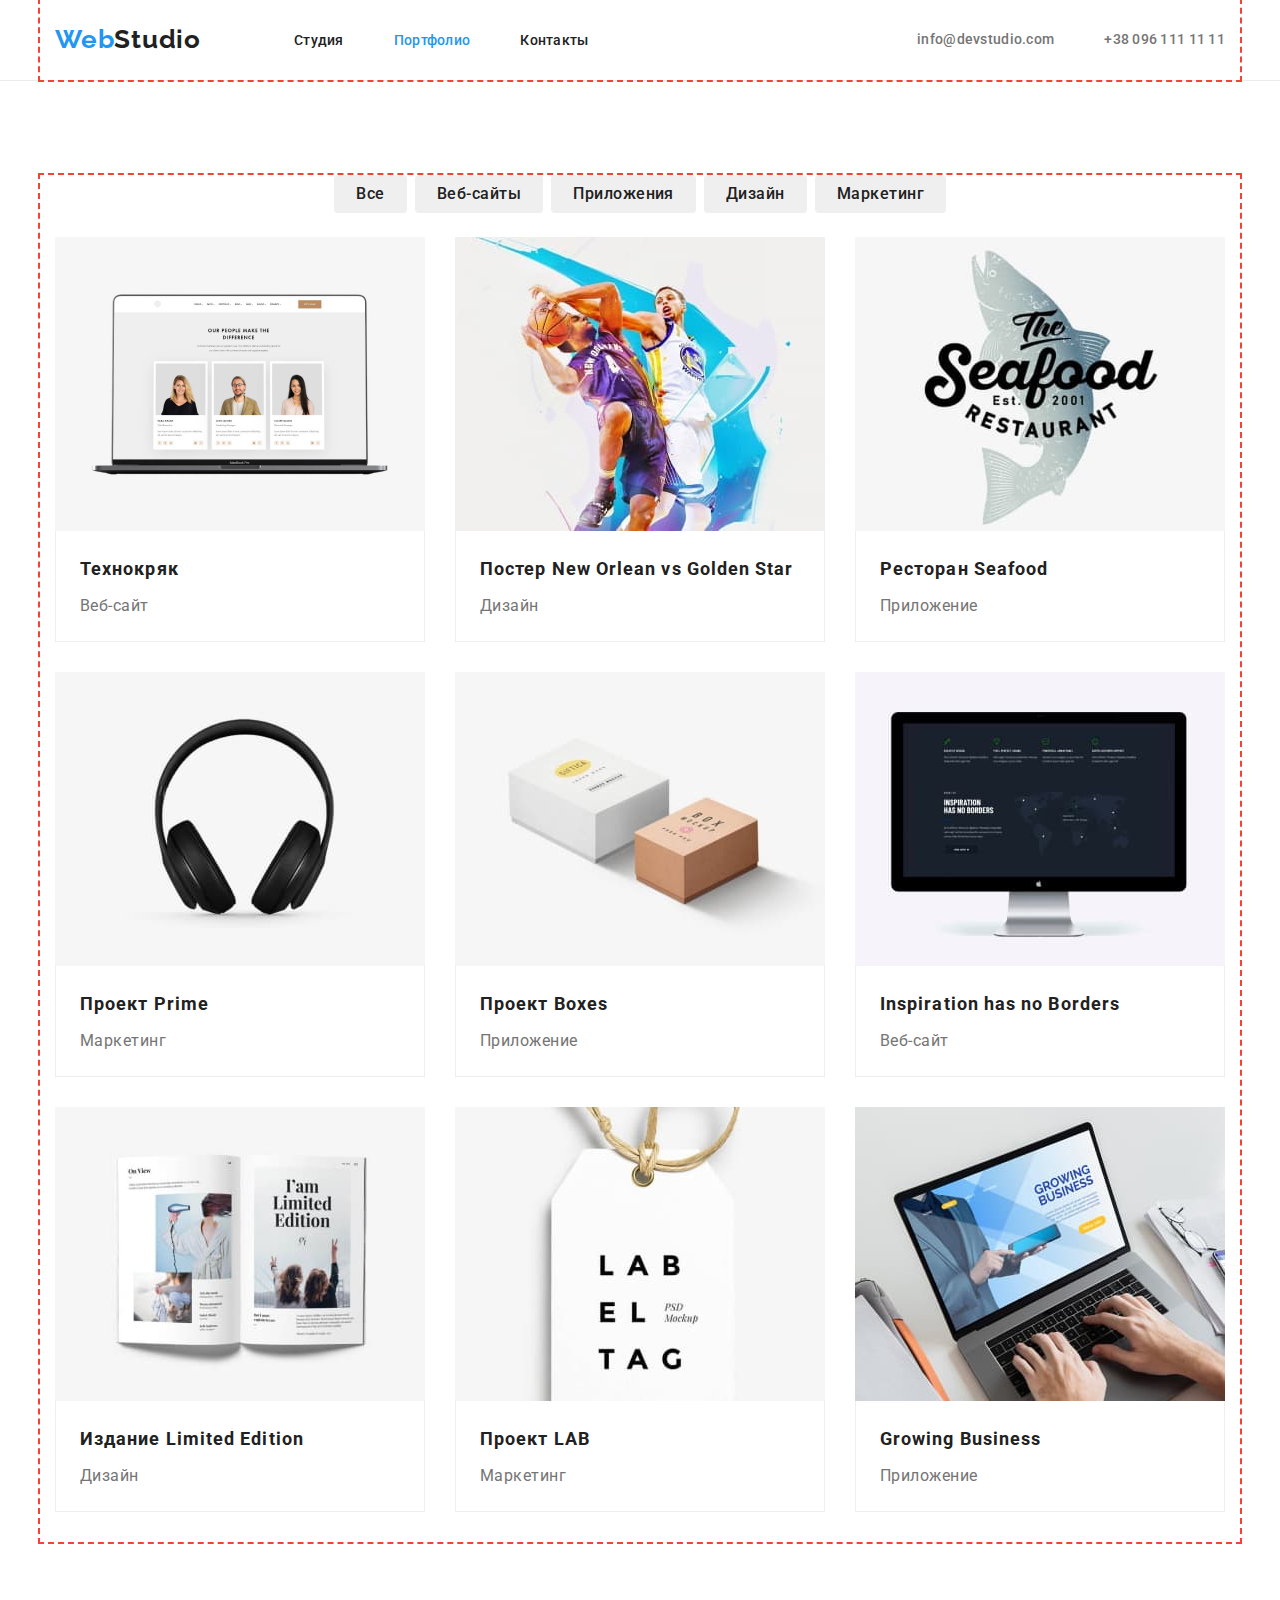
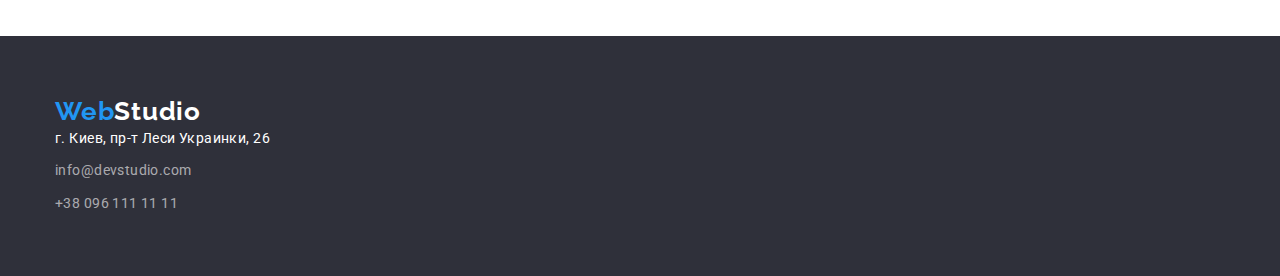
==== commit 20ea78ab: "ДЗ-3 - исправления после ментора" ====
--- a/portfolio.html
+++ b/portfolio.html
@@ -40,8 +40,8 @@
     <!-- Секция фильров -->
   
     <section class="section samples-section">
-        <div class="container">
-            <h1 hidden>Портфолио</h1>
+        <div class="container samples-container">
+            <h1 class="visually-hidden">Портфолио</h1>
             <!-- этим кнопкам дать фон и цвет текста в обычном стостоянии + в состоянии hover/focus  -->
             <ul class="filter-list">
                 <li class="filter-btn"><button class="filter-item" type="button">Все</button></li>
@@ -50,15 +50,14 @@
                 <li class="filter-btn"><button class="filter-item" type="button">Дизайн</button></li>
                 <li class="filter-btn"><button class="filter-item" type="button">Маркетинг</button></li>
             </ul>
-        </div>
+        
     
 
 
     <!-- Примеры работ -->
-        <div class="container samples-container">
+       
             <ul class="sample-item">
                 <li class="sample-icon"> 
-                    <div class="samples-galery">
                     <a class="sample-link" href="">
                         <img src="./images/sample1.jpg" alt="пример разработки веб сайта" width="370">
                     <div class="sample-content">
@@ -66,7 +65,6 @@
                         <p class="sample-text">Веб-сайт</p>
                     </div> 
                     </a>
-                    </div>
                 </li>
                 
                 <li class="sample-icon">
@@ -158,7 +156,8 @@
                     </div>
                 </li>
             </ul>
-        </div>
+            </div>
+       
        
     </section>
 
--- a/css/style.css
+++ b/css/style.css
@@ -40,13 +40,13 @@
   padding-left: 15px;
   padding-right: 15px;
   margin: 0 auto;
-  /* outline: 2px dashed #f44336; */
-}
-
-section {
+  outline: 2px dashed #f44336;
+}
+
+/* section {
   padding-top: 94px;
   padding-bottom: 94px;
-}
+} */
 
 body {
   margin: 0;
@@ -73,7 +73,6 @@
 }
 
 .header-logo {
-  display: flex;
   margin-right: 93px;
   font-family: "Raleway";
   font-weight: 700;
@@ -103,18 +102,27 @@
   list-style: none;
 }
 
+/* .nav-list li {
+  margin-right: 50px;
+} */
+
 .nav-btn {
+  display: block;
   text-decoration: none;
   color: var(--main-text-color);
   padding: 32px 0;
 }
 
+.header-contact {
+  display: block;
+}
+
 .nav-list > .header-item:not(:last-child) {
   margin-right: 50px;
 }
 
-.contact-item:first-child {
-  margin-right: 50px;
+.contact .contact-item + .contact-item {
+  margin-left: 50px;
 }
 
 .nav-list .nav-btn.current {
@@ -150,15 +158,16 @@
 
 .hero {
   text-align: center;
-  padding-top: 0;
+  padding-top: 200px;
+  padding-bottom: 200px;
+  background-color: #2f303a;
 }
 
 .hero-container {
-  background-color: #2f303a;
 }
 .hero-text {
   width: 696px;
-  padding-top: 200px;
+
   margin-left: auto;
   margin-right: auto;
   font-weight: 900;
@@ -174,7 +183,7 @@
   padding: 10px 32px;
   min-width: 200px;
   margin-top: 30px;
-  margin-bottom: 200px;
+
   background: #2196f3;
   box-shadow: 0px 4px 4px rgba(0, 0, 0, 0.15);
   border-radius: 4px;
@@ -198,20 +207,15 @@
 /* Features */
 
 .features {
-  padding-top: 0;
+  padding-top: 94px;
 }
 
 .features-container {
   display: flex;
   flex-wrap: nowrap;
-  margin-left: -10px;
-  margin-top: -10px;
 }
 
 .features-item {
-  margin-left: 10px;
-  margin-top: 10px;
-
   width: 270px;
 }
 
@@ -243,7 +247,8 @@
 /* Чем мы занимаемся */
 
 .works {
-  padding-top: 0;
+  padding-top: 94px;
+  padding-bottom: 94px;
 }
 
 .works-title {
@@ -266,7 +271,8 @@
 
 /* Команда */
 .team {
-  padding-top: 0;
+  padding-top: 94px;
+  padding-bottom: 94px;
   background: #f5f4fa;
   text-align: center;
 }
@@ -280,7 +286,6 @@
   letter-spacing: 0.03em;
   color: var(--main-text-color);
   margin-bottom: 50px;
-  padding-top: 94px;
 }
 
 .img {
@@ -290,13 +295,14 @@
   border-radius: 0px 0px 4px 4px;
 }
 .person-name {
+  padding-bottom: 10px;
+}
+
+.person-card {
   padding-top: 30px;
-  padding-bottom: 10px;
-}
-
-.profession {
   padding-bottom: 30px;
 }
+
 .team-person {
   list-style: none;
   display: flex;
@@ -323,8 +329,13 @@
 /* Секция фильров */
 
 .samples-section {
-  padding-top: 115px;
-  padding-bottom: 73px;
+  padding-top: 94px;
+  padding-bottom: 94px;
+}
+
+.visually-hidden {
+  position: absolute;
+  clip: rect(0 0 0 0);
 }
 
 .filter-btn:not(:last-child) {
@@ -339,7 +350,7 @@
   list-style: none;
   display: flex;
   justify-content: center;
-  margin-bottom: 34px;
+  margin-bottom: 54px;
 }
 
 .filter-item {
@@ -403,7 +414,7 @@
 .sample-item {
   display: flex;
   margin-left: -30px;
-  margin-bottom: -30px;
+  margin-top: -30px;
   flex-wrap: wrap;
   text-align: left;
 }
@@ -423,12 +434,15 @@
 .footer {
   background-color: #2f303a;
   padding-top: 60px;
+  padding-bottom: 60px;
 }
 
 .footer-container {
   width: 1200px;
   margin-right: auto;
   margin-left: auto;
+  padding-left: 15px;
+  padding-right: 15px;
 }
 
 .footer-logo {
@@ -458,13 +472,6 @@
   margin-bottom: 9px;
 }
 
-.contact-list:first-child {
-  margin-top: 20px;
-}
-.contact-list:last-child {
-  margin-bottom: 60px;
-}
-
 .footer-contact {
   font-style: normal;
   font-size: 14px;
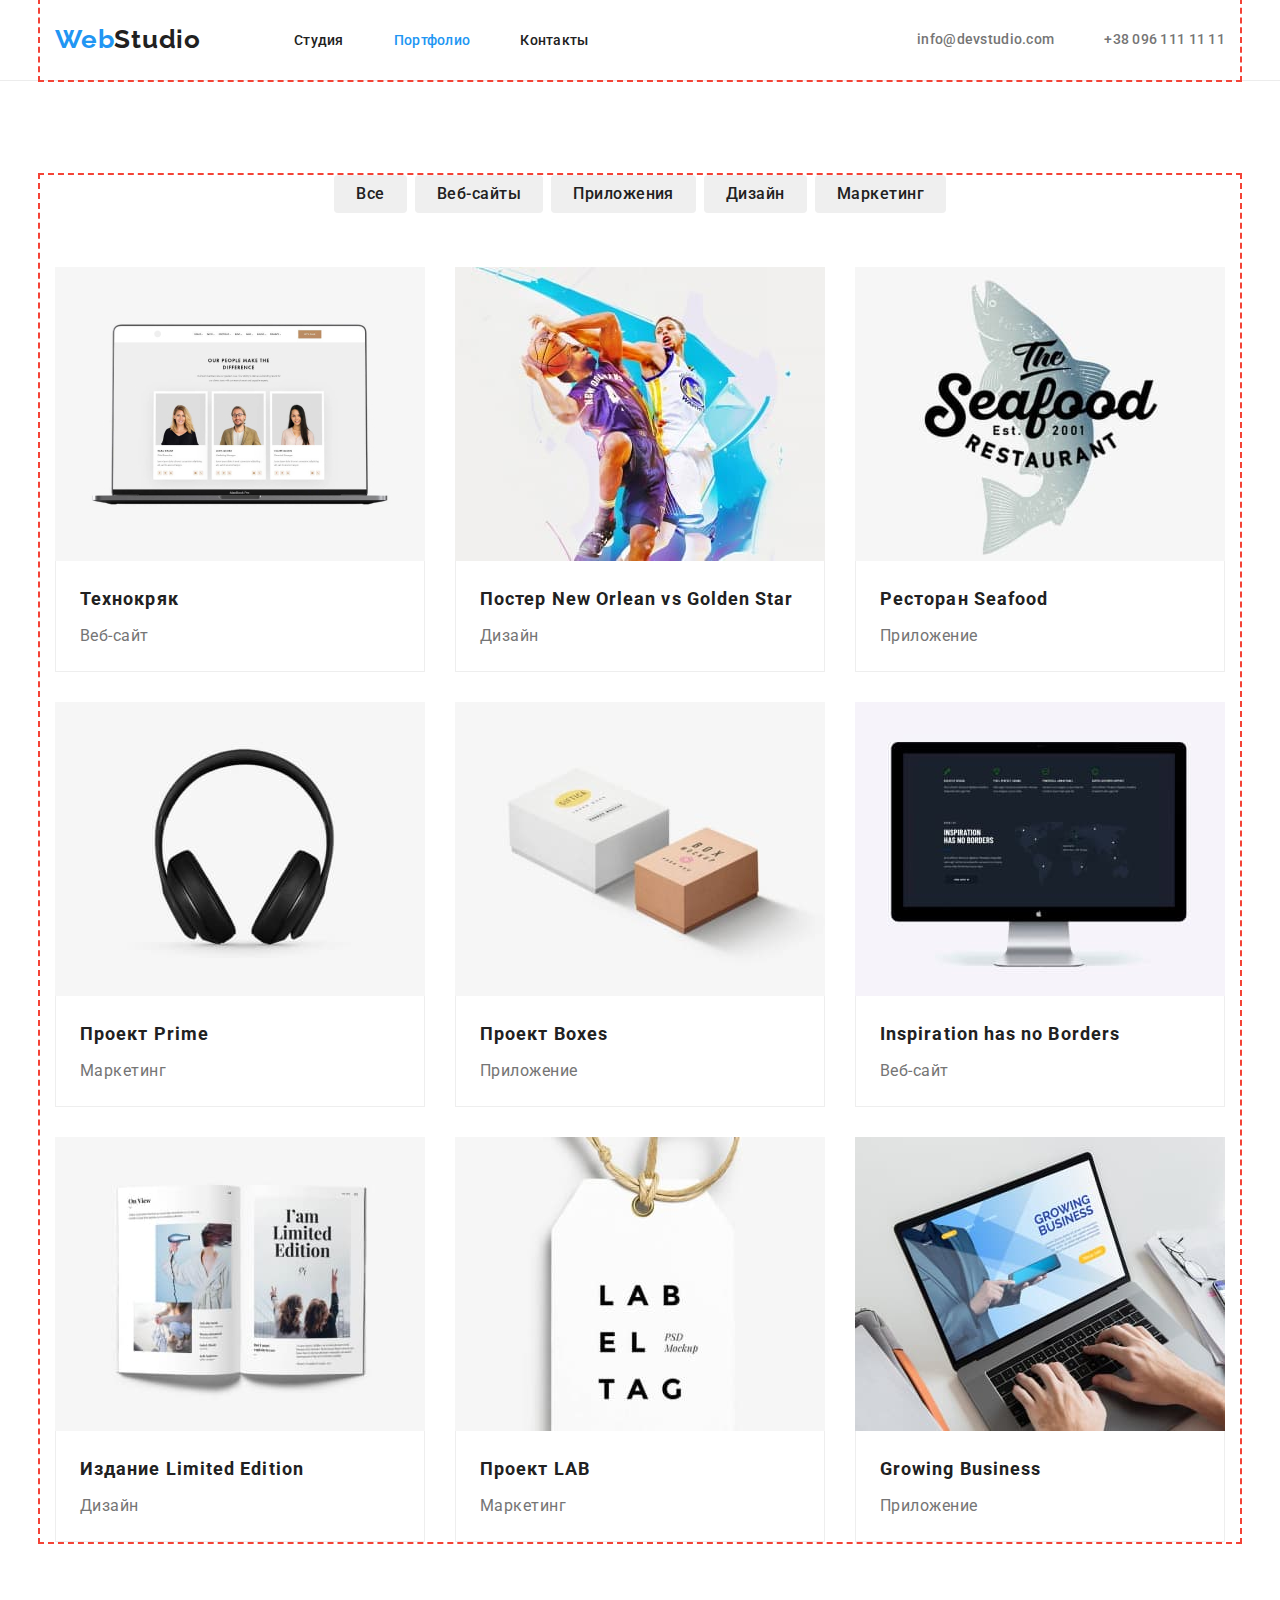
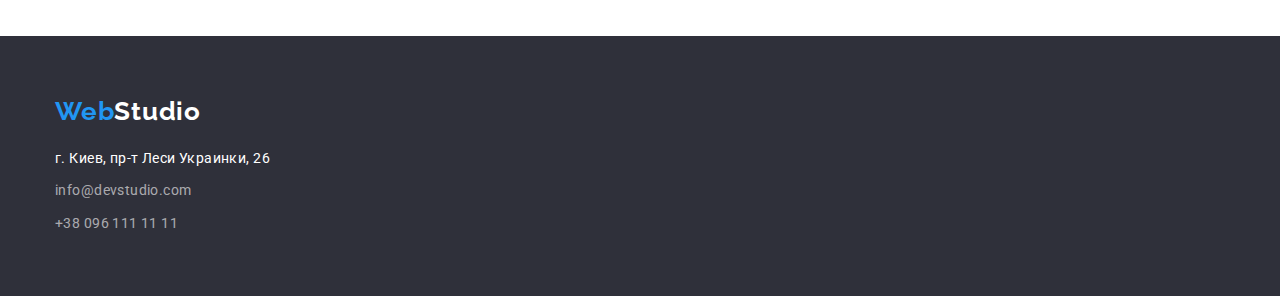
==== commit 57cfd339: "ДЗ-3 - финальный результат" ====
--- a/portfolio.html
+++ b/portfolio.html
@@ -68,15 +68,13 @@
                 </li>
                 
                 <li class="sample-icon">
-                    <div class="samples-galery">
                     <a class="sample-link" href="">
                         <img src="./images/sample2.jpg" alt="Дизайн постера" width="370">
                         <div class="sample-content">
-                        <h2 class="sample-title">Постер New Orlean vs Golden Star</h2>
-                        <p class="sample-text">Дизайн</p>
+                            <h2 class="sample-title">Постер New Orlean vs Golden Star</h2>
+                            <p class="sample-text">Дизайн</p>
                         </div>
                     </a>
-                    </div>
                 </li>
                 <li class="sample-icon">
                     <div class="samples-galery">
@@ -171,7 +169,7 @@
     <Footer class="footer">
         <div class="footer-container">
             <a class="footer-logo" href="./index.html">Web<span class="footer-logo-color">Studio</span></a>
-            <address class="contact">
+            <address class="contact-secondary">
                 <ul class="footer-item">
                     <li class="contact-list">
                         <a class="footer-address" href="https://goo.gl/maps/yusCDUmG67zQRd1Q9" target="_blank"
--- a/css/style.css
+++ b/css/style.css
@@ -423,7 +423,7 @@
   background: #ffffff;
   width: calc(100% / 3 - 30px);
   margin-left: 30px;
-  margin-bottom: 30px;
+  margin-top: 30px;
 }
 
 .sample-link {
@@ -446,6 +446,8 @@
 }
 
 .footer-logo {
+  display: block;
+  margin-bottom: 20px;
   font-family: "Raleway";
   font-weight: 700;
   font-size: 26px;
@@ -458,6 +460,10 @@
   color: #fff;
 }
 
+.contact-secondary {
+  margin-left: auto;
+  list-style: none;
+}
 .footer-address {
   font-style: normal;
   font-weight: normal;
